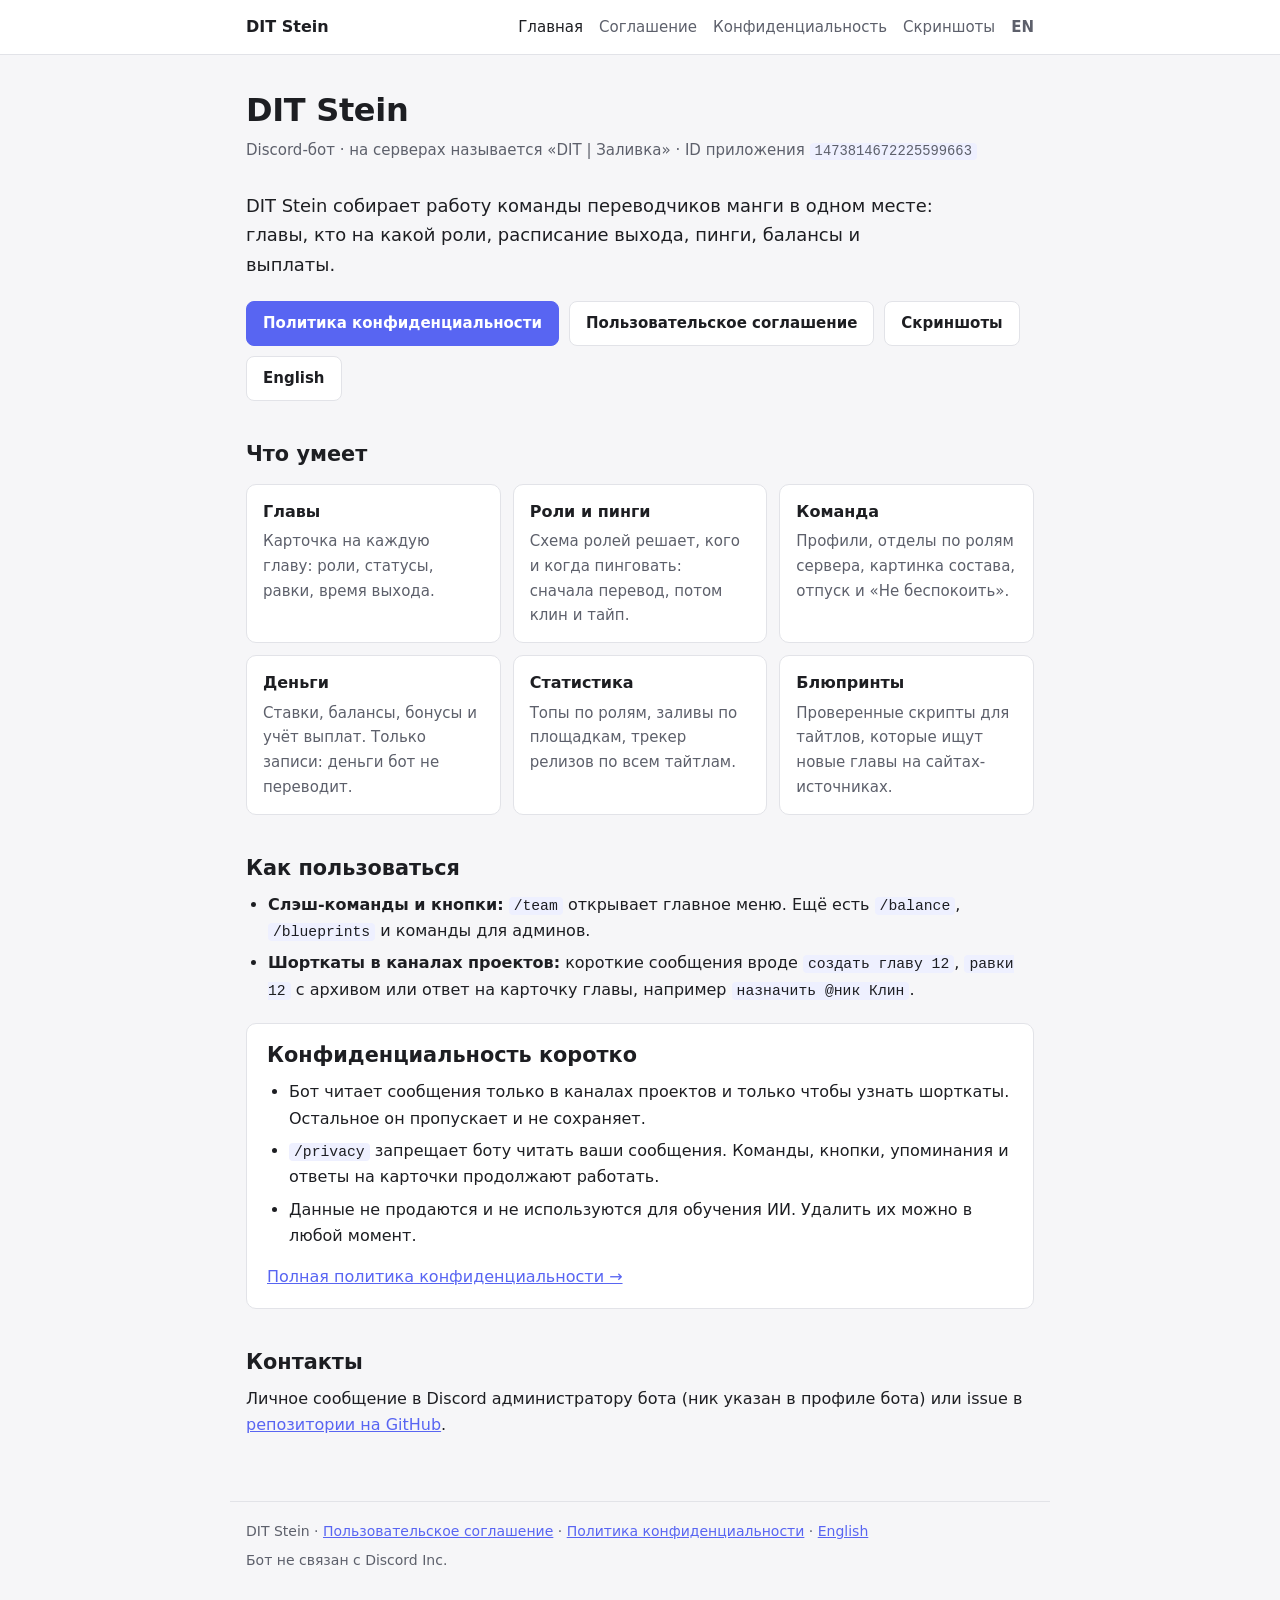
==== ru/index.html @ cdca951d "Add Terms of Service, Privacy Policy and screenshots site (EN/RU) Co-Authored-By: Claude Opus 5.5 <n" ====
<!doctype html>
<html lang="ru">
<head>
<meta charset="utf-8">
<meta name="viewport" content="width=device-width, initial-scale=1">
<title>DIT Stein · Discord-бот</title>
<meta name="description" content="DIT Stein (DIT | Заливка): Discord-бот для команд переводчиков манги. Главы, роли, расписание, пинги и выплаты в одном месте.">
<link rel="stylesheet" href="../assets/style.css">
</head>
<body>
<header class="top"><div class="top-inner">
  <a class="brand" href="./">DIT Stein</a>
  <nav>
    <a href="./" aria-current="page">Главная</a>
    <a href="terms.html">Соглашение</a>
    <a href="privacy.html">Конфиденциальность</a>
    <a href="../screenshots.html">Скриншоты</a>
    <a class="lang" href="../" hreflang="en">EN</a>
  </nav>
</div></header>

<main>
<h1>DIT Stein</h1>
<p class="meta">Discord-бот · на серверах называется «DIT | Заливка» · ID приложения <code>1473814672225599663</code></p>
<p class="lead">DIT Stein собирает работу команды переводчиков манги в одном месте: главы, кто на какой роли, расписание выхода, пинги, балансы и выплаты.</p>

<div class="buttons">
  <a class="btn primary" href="privacy.html">Политика конфиденциальности</a>
  <a class="btn" href="terms.html">Пользовательское соглашение</a>
  <a class="btn" href="../screenshots.html">Скриншоты</a>
  <a class="btn" href="../" hreflang="en">English</a>
</div>

<h2>Что умеет</h2>
<div class="cards">
  <div class="card"><h3>Главы</h3><p>Карточка на каждую главу: роли, статусы, равки, время выхода.</p></div>
  <div class="card"><h3>Роли и пинги</h3><p>Схема ролей решает, кого и когда пинговать: сначала перевод, потом клин и тайп.</p></div>
  <div class="card"><h3>Команда</h3><p>Профили, отделы по ролям сервера, картинка состава, отпуск и «Не беспокоить».</p></div>
  <div class="card"><h3>Деньги</h3><p>Ставки, балансы, бонусы и учёт выплат. Только записи: деньги бот не переводит.</p></div>
  <div class="card"><h3>Статистика</h3><p>Топы по ролям, заливы по площадкам, трекер релизов по всем тайтлам.</p></div>
  <div class="card"><h3>Блюпринты</h3><p>Проверенные скрипты для тайтлов, которые ищут новые главы на сайтах-источниках.</p></div>
</div>

<h2>Как пользоваться</h2>
<ul>
  <li><b>Слэш-команды и кнопки:</b> <code>/team</code> открывает главное меню. Ещё есть <code>/balance</code>, <code>/blueprints</code> и команды для админов.</li>
  <li><b>Шорткаты в каналах проектов:</b> короткие сообщения вроде <code>создать главу 12</code>, <code>равки 12</code> с архивом или ответ на карточку главы, например <code>назначить @ник Клин</code>.</li>
</ul>

<div class="box">
  <h2>Конфиденциальность коротко</h2>
  <ul>
    <li>Бот читает сообщения только в каналах проектов и только чтобы узнать шорткаты. Остальное он пропускает и не сохраняет.</li>
    <li><code>/privacy</code> запрещает боту читать ваши сообщения. Команды, кнопки, упоминания и ответы на карточки продолжают работать.</li>
    <li>Данные не продаются и не используются для обучения ИИ. Удалить их можно в любой момент.</li>
  </ul>
  <p><a href="privacy.html">Полная политика конфиденциальности →</a></p>
</div>

<h2>Контакты</h2>
<p>Личное сообщение в Discord администратору бота (ник указан в профиле бота) или issue в <a href="https://github.com/hxrmxny/dit-user-agreement/issues">репозитории на GitHub</a>.</p>
</main>

<footer>
  <p>DIT Stein · <a href="terms.html">Пользовательское соглашение</a> · <a href="privacy.html">Политика конфиденциальности</a> · <a href="../" hreflang="en">English</a></p>
  <p>Бот не связан с Discord Inc.</p>
</footer>
</body>
</html>
---- assets/style.css ----
:root {
  --bg: #f6f6f8;
  --surface: #ffffff;
  --text: #1d1e22;
  --muted: #5d606b;
  --line: #e2e3e8;
  --accent: #5865f2;
  --accent-soft: #eef0ff;
  --shot-bg: #1e1f22;
  color-scheme: light;
}
@media (prefers-color-scheme: dark) {
  :root:not([data-theme="light"]) {
    --bg: #17181b;
    --surface: #1f2024;
    --text: #e8e9ec;
    --muted: #a3a6b0;
    --line: #2e3036;
    --accent: #8b94ff;
    --accent-soft: #262a4a;
    --shot-bg: #111214;
    color-scheme: dark;
  }
}
:root[data-theme="dark"] {
  --bg: #17181b;
  --surface: #1f2024;
  --text: #e8e9ec;
  --muted: #a3a6b0;
  --line: #2e3036;
  --accent: #8b94ff;
  --accent-soft: #262a4a;
  --shot-bg: #111214;
  color-scheme: dark;
}

* { box-sizing: border-box; }
html { -webkit-text-size-adjust: 100%; }
body {
  margin: 0;
  background: var(--bg);
  color: var(--text);
  font: 16px/1.65 system-ui, -apple-system, "Segoe UI", Roboto, "Helvetica Neue", Arial, sans-serif;
}
a { color: var(--accent); }
a:hover { text-decoration-thickness: 2px; }

.top {
  border-bottom: 1px solid var(--line);
  background: var(--surface);
}
.top-inner, main, footer {
  max-width: 820px;
  margin: 0 auto;
  padding-left: 16px;
  padding-right: 16px;
}
.top-inner {
  display: flex;
  flex-wrap: wrap;
  align-items: center;
  gap: 8px 20px;
  padding-top: 14px;
  padding-bottom: 14px;
}
.brand { font-weight: 700; color: var(--text); text-decoration: none; margin-right: auto; }
.top nav { display: flex; flex-wrap: wrap; gap: 4px 16px; font-size: 15px; }
.top nav a { color: var(--muted); text-decoration: none; }
.top nav a:hover, .top nav a[aria-current="page"] { color: var(--text); }
.lang { font-weight: 600; }

main { padding-top: 36px; padding-bottom: 48px; }
h1 { font-size: 2rem; line-height: 1.2; margin: 0 0 8px; letter-spacing: -0.01em; }
h2 { font-size: 1.3rem; line-height: 1.3; margin: 40px 0 10px; }
h3 { font-size: 1.05rem; margin: 24px 0 6px; }
p, ul, ol { margin: 0 0 14px; }
ul, ol { padding-left: 22px; }
li { margin-bottom: 6px; }
.meta { color: var(--muted); font-size: 15px; margin-bottom: 28px; }
.lead { font-size: 1.12rem; color: var(--text); max-width: 62ch; }
code {
  font: 0.92em/1.4 ui-monospace, SFMono-Regular, Menlo, Consolas, monospace;
  background: var(--accent-soft);
  padding: 1px 5px;
  border-radius: 4px;
  overflow-wrap: anywhere;
}

.box {
  background: var(--surface);
  border: 1px solid var(--line);
  border-radius: 10px;
  padding: 18px 20px;
  margin: 20px 0;
}
.box > :last-child { margin-bottom: 0; }
.box h2:first-child, .box h3:first-child { margin-top: 0; }

.cards { display: grid; grid-template-columns: repeat(auto-fit, minmax(230px, 1fr)); gap: 12px; margin: 16px 0 8px; }
.card { background: var(--surface); border: 1px solid var(--line); border-radius: 10px; padding: 14px 16px; }
.card h3 { margin: 0 0 4px; font-size: 1rem; }
.card p { margin: 0; color: var(--muted); font-size: 15px; }

.buttons { display: flex; flex-wrap: wrap; gap: 10px; margin: 22px 0 6px; }
.btn {
  display: inline-block;
  padding: 9px 16px;
  border-radius: 8px;
  border: 1px solid var(--line);
  background: var(--surface);
  color: var(--text);
  text-decoration: none;
  font-weight: 600;
  font-size: 15px;
}
.btn.primary { background: var(--accent); border-color: var(--accent); color: #fff; }

.shots { display: grid; grid-template-columns: repeat(auto-fit, minmax(300px, 1fr)); gap: 16px; margin-top: 14px; }
.shots.single { grid-template-columns: 1fr; }
figure { margin: 0; background: var(--surface); border: 1px solid var(--line); border-radius: 10px; overflow: hidden; }
figure a { display: block; background: var(--shot-bg); }
figure img { display: block; width: 100%; height: auto; }
figcaption { padding: 10px 14px; font-size: 14px; color: var(--muted); }

.toc { columns: 2 220px; font-size: 15px; }
.toc li { break-inside: avoid; }

footer { border-top: 1px solid var(--line); padding-top: 18px; padding-bottom: 32px; color: var(--muted); font-size: 14px; }
footer p { margin: 0 0 6px; }

@media (max-width: 520px) {
  h1 { font-size: 1.6rem; }
  main { padding-top: 24px; }
}
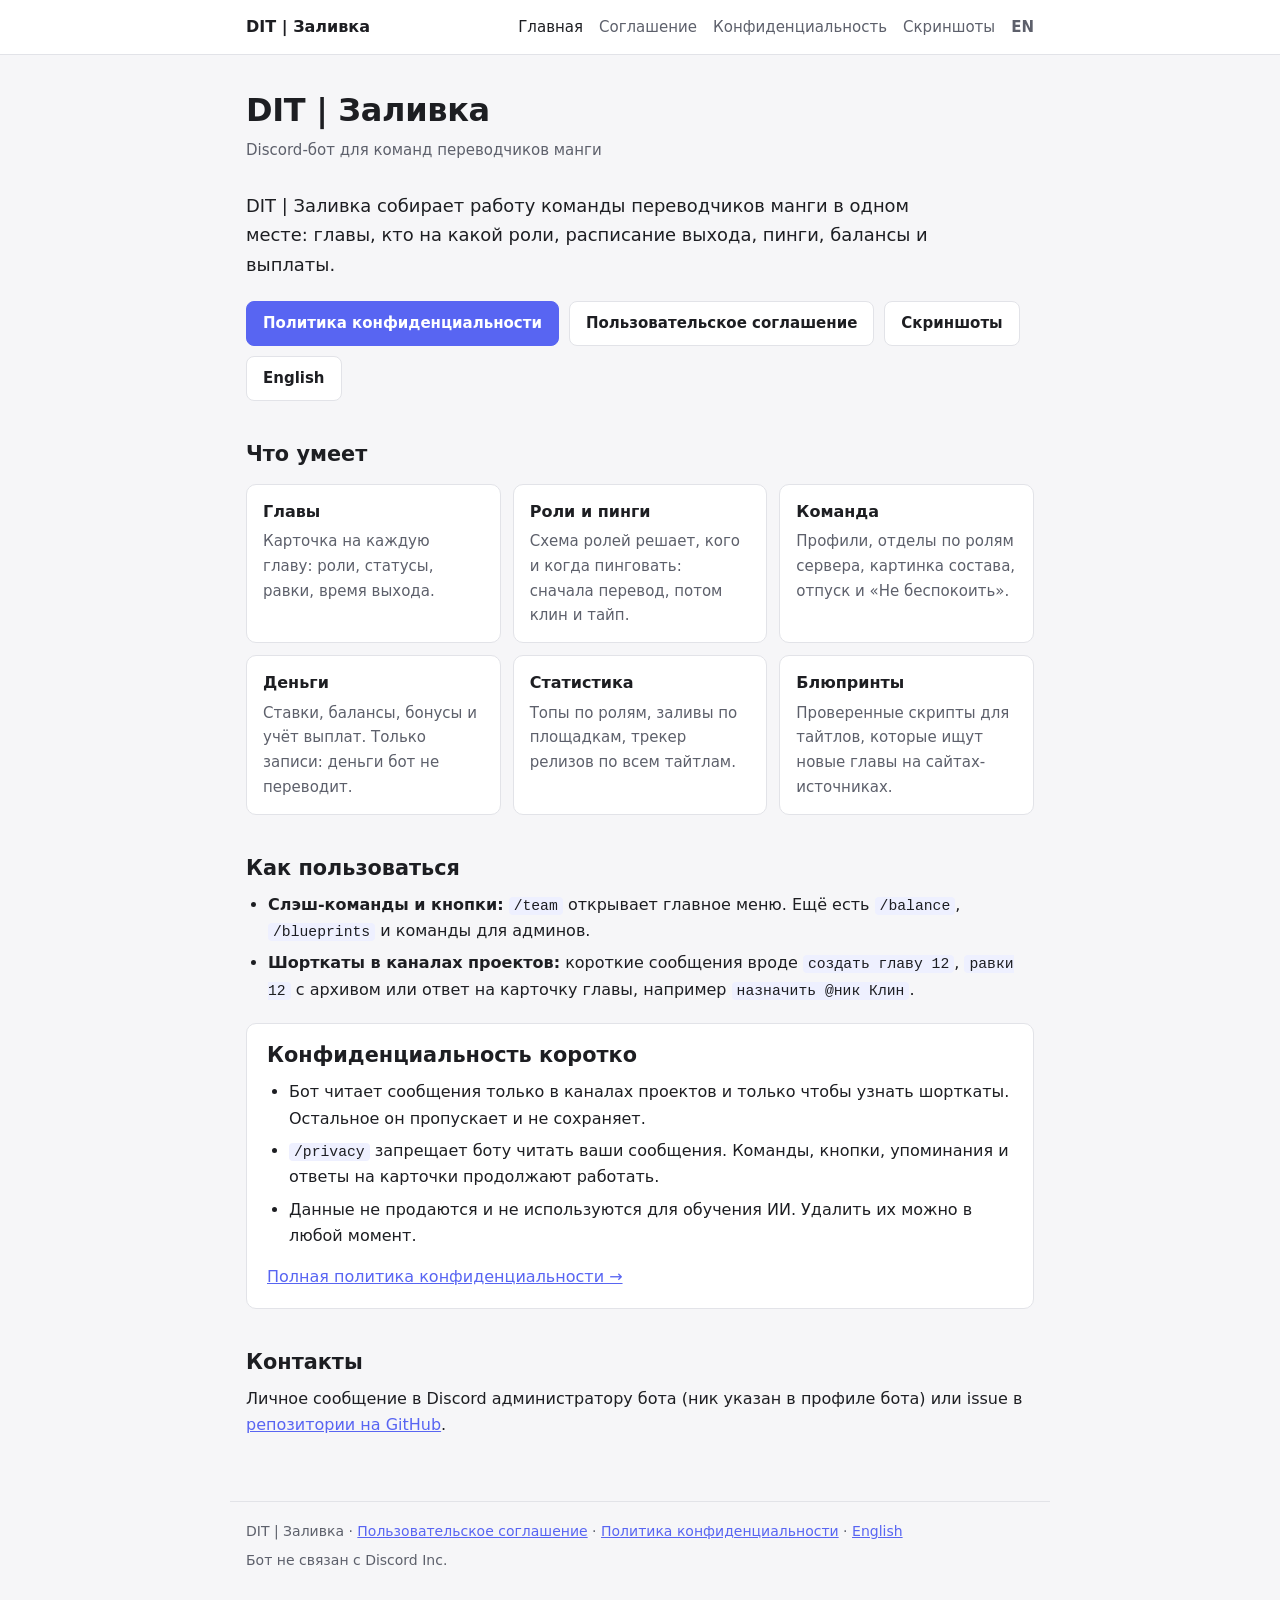
==== commit fbbf646a: "Rename to DIT | Заливка and drop the other bot's application ID Co-Authored-By: Claude Opus 5.5 <nor" ====
--- a/ru/index.html
+++ b/ru/index.html
@@ -3,13 +3,13 @@
 <head>
 <meta charset="utf-8">
 <meta name="viewport" content="width=device-width, initial-scale=1">
-<title>DIT Stein · Discord-бот</title>
-<meta name="description" content="DIT Stein (DIT | Заливка): Discord-бот для команд переводчиков манги. Главы, роли, расписание, пинги и выплаты в одном месте.">
+<title>DIT | Заливка · Discord-бот</title>
+<meta name="description" content="DIT | Заливка: Discord-бот для команд переводчиков манги. Главы, роли, расписание, пинги и выплаты в одном месте.">
 <link rel="stylesheet" href="../assets/style.css">
 </head>
 <body>
 <header class="top"><div class="top-inner">
-  <a class="brand" href="./">DIT Stein</a>
+  <a class="brand" href="./">DIT | Заливка</a>
   <nav>
     <a href="./" aria-current="page">Главная</a>
     <a href="terms.html">Соглашение</a>
@@ -20,9 +20,9 @@
 </div></header>
 
 <main>
-<h1>DIT Stein</h1>
-<p class="meta">Discord-бот · на серверах называется «DIT | Заливка» · ID приложения <code>1473814672225599663</code></p>
-<p class="lead">DIT Stein собирает работу команды переводчиков манги в одном месте: главы, кто на какой роли, расписание выхода, пинги, балансы и выплаты.</p>
+<h1>DIT | Заливка</h1>
+<p class="meta">Discord-бот для команд переводчиков манги</p>
+<p class="lead">DIT | Заливка собирает работу команды переводчиков манги в одном месте: главы, кто на какой роли, расписание выхода, пинги, балансы и выплаты.</p>
 
 <div class="buttons">
   <a class="btn primary" href="privacy.html">Политика конфиденциальности</a>
@@ -62,7 +62,7 @@
 </main>
 
 <footer>
-  <p>DIT Stein · <a href="terms.html">Пользовательское соглашение</a> · <a href="privacy.html">Политика конфиденциальности</a> · <a href="../" hreflang="en">English</a></p>
+  <p>DIT | Заливка · <a href="terms.html">Пользовательское соглашение</a> · <a href="privacy.html">Политика конфиденциальности</a> · <a href="../" hreflang="en">English</a></p>
   <p>Бот не связан с Discord Inc.</p>
 </footer>
 </body>
